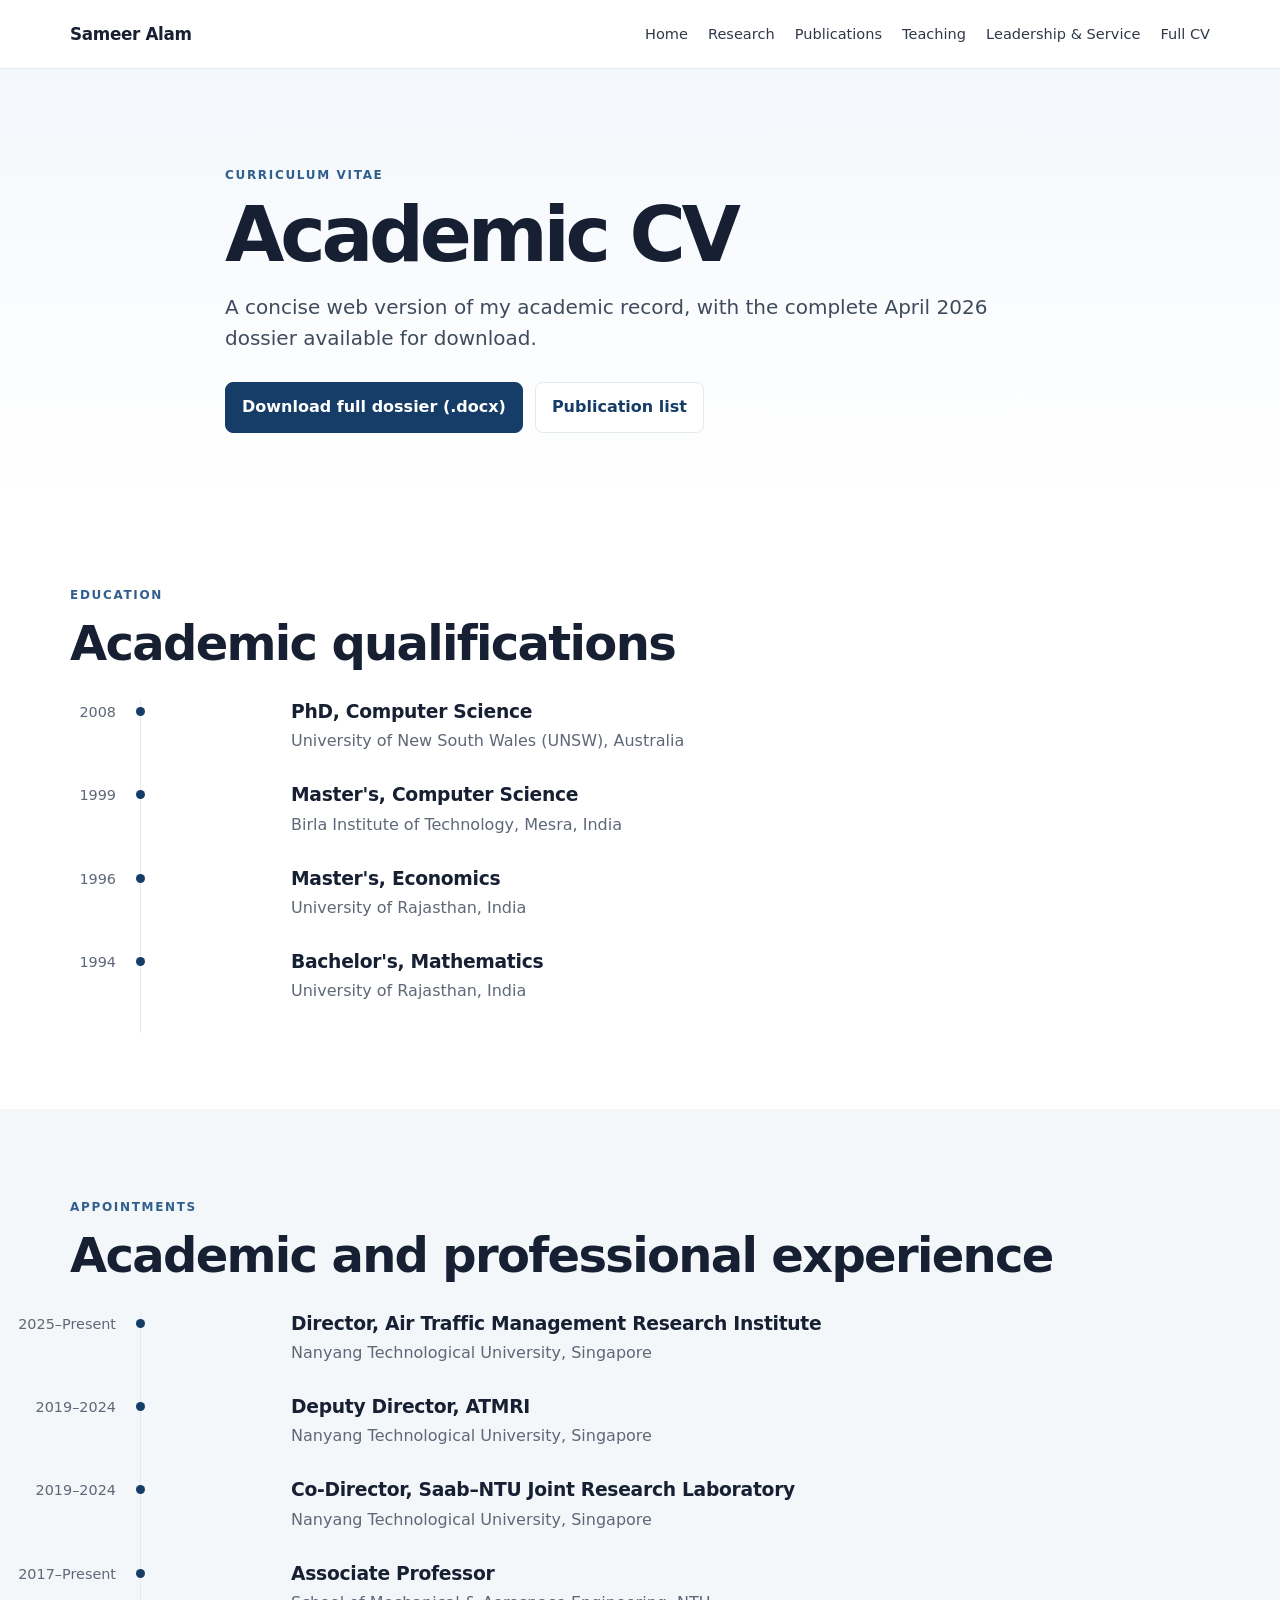
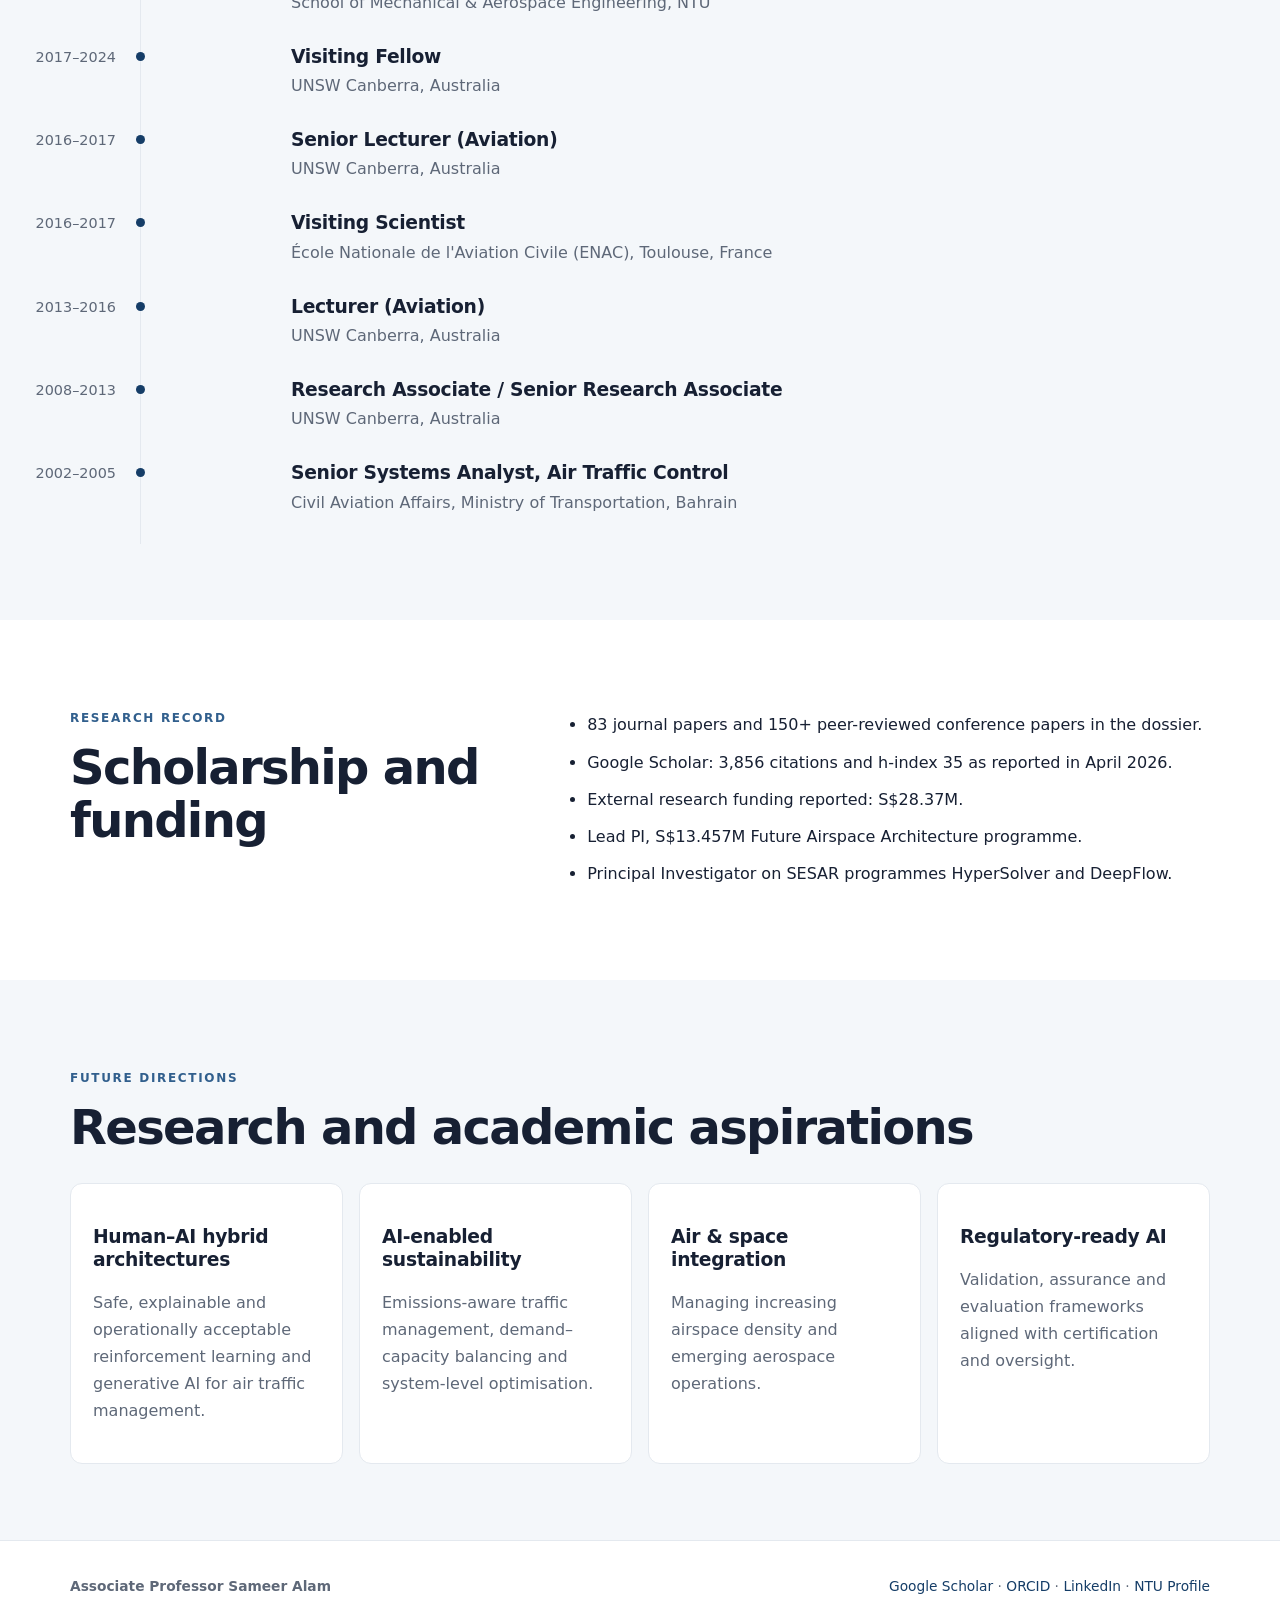
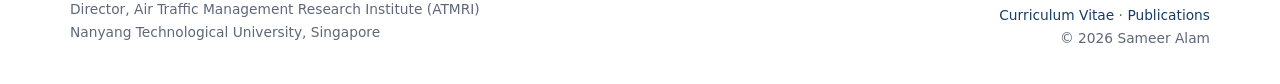
==== cv.html @ 2387a061 "Add files via upload" ====
<!doctype html>
<html lang="en">
<head>
<meta charset="utf-8">
<meta name="viewport" content="width=device-width,initial-scale=1">
<meta name="description" content="Curriculum vitae of Associate Professor Sameer Alam.">
<title>Full CV | Sameer Alam</title>
<link rel="stylesheet" href="styles.css">
</head>
<body>

<header class="site-header">
  <div class="container nav-wrap">
    <a class="brand" href="index.html">Sameer Alam</a>
    <button class="menu-button" aria-label="Toggle navigation" onclick="document.body.classList.toggle('menu-open')">☰</button>
    <nav>
      <a href="index.html">Home</a>
      <a href="research.html">Research</a>
      <a href="publications.html">Publications</a>
      <a href="teaching.html">Teaching</a>
      <a href="leadership.html">Leadership & Service</a>
      <a href="cv.html">Full CV</a>
    </nav>
  </div>
</header>

<main>
<section class="page-hero"><div class="container narrow"><p class="eyebrow">Curriculum Vitae</p><h1>Academic CV</h1><p class="lead">A concise web version of my academic record, with the complete April 2026 dossier available for download.</p>
<div class="actions"><a class="button primary" href="Sameer_Alam_Full_Academic_Dossier_April_2026.docx">Download full dossier (.docx)</a><a class="button" href="publications.html">Publication list</a></div>
</div></section>

<section class="section"><div class="container">
<p class="section-label">Education</p><h2>Academic qualifications</h2>
<div class="timeline">
<div class="timeline-item"><span>2008</span><h3>PhD, Computer Science</h3><p>University of New South Wales (UNSW), Australia</p></div>
<div class="timeline-item"><span>1999</span><h3>Master's, Computer Science</h3><p>Birla Institute of Technology, Mesra, India</p></div>
<div class="timeline-item"><span>1996</span><h3>Master's, Economics</h3><p>University of Rajasthan, India</p></div>
<div class="timeline-item"><span>1994</span><h3>Bachelor's, Mathematics</h3><p>University of Rajasthan, India</p></div>
</div>
</div></section>

<section class="section alt"><div class="container">
<p class="section-label">Appointments</p><h2>Academic and professional experience</h2>
<div class="timeline">
<div class="timeline-item"><span>2025–Present</span><h3>Director, Air Traffic Management Research Institute</h3><p>Nanyang Technological University, Singapore</p></div>
<div class="timeline-item"><span>2019–2024</span><h3>Deputy Director, ATMRI</h3><p>Nanyang Technological University, Singapore</p></div>
<div class="timeline-item"><span>2019–2024</span><h3>Co-Director, Saab–NTU Joint Research Laboratory</h3><p>Nanyang Technological University, Singapore</p></div>
<div class="timeline-item"><span>2017–Present</span><h3>Associate Professor</h3><p>School of Mechanical & Aerospace Engineering, NTU</p></div>
<div class="timeline-item"><span>2017–2024</span><h3>Visiting Fellow</h3><p>UNSW Canberra, Australia</p></div>
<div class="timeline-item"><span>2016–2017</span><h3>Senior Lecturer (Aviation)</h3><p>UNSW Canberra, Australia</p></div>
<div class="timeline-item"><span>2016–2017</span><h3>Visiting Scientist</h3><p>École Nationale de l'Aviation Civile (ENAC), Toulouse, France</p></div>
<div class="timeline-item"><span>2013–2016</span><h3>Lecturer (Aviation)</h3><p>UNSW Canberra, Australia</p></div>
<div class="timeline-item"><span>2008–2013</span><h3>Research Associate / Senior Research Associate</h3><p>UNSW Canberra, Australia</p></div>
<div class="timeline-item"><span>2002–2005</span><h3>Senior Systems Analyst, Air Traffic Control</h3><p>Civil Aviation Affairs, Ministry of Transportation, Bahrain</p></div>
</div>
</div></section>

<section class="section"><div class="container split">
<div><p class="section-label">Research record</p><h2>Scholarship and funding</h2></div>
<div><ul class="clean-list">
<li>83 journal papers and 150+ peer-reviewed conference papers in the dossier.</li>
<li>Google Scholar: 3,856 citations and h-index 35 as reported in April 2026.</li>
<li>External research funding reported: S$28.37M.</li>
<li>Lead PI, S$13.457M Future Airspace Architecture programme.</li>
<li>Principal Investigator on SESAR programmes HyperSolver and DeepFlow.</li>
</ul></div>
</div></section>

<section class="section alt"><div class="container">
<p class="section-label">Future directions</p><h2>Research and academic aspirations</h2>
<div class="cards">
<article class="card"><h3>Human–AI hybrid architectures</h3><p>Safe, explainable and operationally acceptable reinforcement learning and generative AI for air traffic management.</p></article>
<article class="card"><h3>AI-enabled sustainability</h3><p>Emissions-aware traffic management, demand–capacity balancing and system-level optimisation.</p></article>
<article class="card"><h3>Air & space integration</h3><p>Managing increasing airspace density and emerging aerospace operations.</p></article>
<article class="card"><h3>Regulatory-ready AI</h3><p>Validation, assurance and evaluation frameworks aligned with certification and oversight.</p></article>
</div>
</div></section>
</main>

<footer>
  <div class="container footer-grid">
    <div>
      <strong>Associate Professor Sameer Alam</strong><br>
      Director, Air Traffic Management Research Institute (ATMRI)<br>
      Nanyang Technological University, Singapore
    </div>
    <div class="footer-right"><div class="footer-social">
<a href="https://scholar.google.com/citations?user=5W6FyV0AAAAJ&hl=en" target="_blank" rel="noopener">Google Scholar</a> · 
<a href="https://orcid.org/0000-0002-7379-8223" target="_blank" rel="noopener">ORCID</a> · 
<a href="https://sg.linkedin.com/in/dr-sameer-alam-151388a1" target="_blank" rel="noopener">LinkedIn</a> · 
<a href="https://www.ntu.edu.sg/atmri/about-us/our-people" target="_blank" rel="noopener">NTU Profile</a>
</div>
      <a href="cv.html">Curriculum Vitae</a> · <a href="publications.html">Publications</a>
      <br><span>© <span id="year"></span> Sameer Alam</span>
    </div>
  </div>
</footer>
<script>document.getElementById("year").textContent = new Date().getFullYear();</script>
</body></html>
---- styles.css ----
:root{
 --ink:#172033;--muted:#5e6878;--blue:#153d67;--blue2:#315f8d;
 --line:#e4e9ef;--soft:#f4f7fa;--white:#fff;--max:1140px;
}
*{box-sizing:border-box}
html{scroll-behavior:smooth}
body{margin:0;font-family:Inter,ui-sans-serif,system-ui,-apple-system,BlinkMacSystemFont,"Segoe UI",sans-serif;color:var(--ink);background:white;line-height:1.68}
a{color:var(--blue);text-decoration:none}
a:hover{text-decoration:underline}
.container{width:min(calc(100% - 40px),var(--max));margin:auto}.narrow{max-width:830px}
.site-header{position:sticky;top:0;z-index:20;border-bottom:1px solid var(--line);background:rgba(255,255,255,.96);backdrop-filter:blur(12px)}
.nav-wrap{min-height:68px;display:flex;align-items:center;justify-content:space-between;gap:24px}
.brand{font-weight:800;color:var(--ink);letter-spacing:-.02em;font-size:1.05rem}
nav{display:flex;gap:20px;align-items:center}nav a{font-size:.91rem;color:#303949}.menu-button{display:none;border:0;background:none;font-size:1.4rem}
.hero{padding:94px 0 78px;background:linear-gradient(180deg,#f4f8fc 0,#fff 100%)}
.hero-grid{display:grid;grid-template-columns:1.6fr .7fr;gap:64px;align-items:center}
.eyebrow,.section-label{text-transform:uppercase;letter-spacing:.14em;font-size:.75rem;font-weight:800;color:var(--blue2)}
h1{font-size:clamp(3rem,7vw,5.7rem);line-height:.98;letter-spacing:-.055em;margin:.1em 0 .24em}
.page-hero h1{font-size:clamp(2.9rem,6vw,5rem)}
h2{font-size:clamp(1.8rem,4vw,3rem);letter-spacing:-.035em;line-height:1.12;margin:.16em 0 .6em}
h3{letter-spacing:-.015em;line-height:1.25}
.lead{font-size:1.25rem;line-height:1.55;color:#3f4b5d;max-width:850px}
.hero-copy{font-size:1.06rem;color:var(--muted);max-width:780px}
.profile-card{background:#fff;border:1px solid var(--line);border-radius:18px;padding:16px;box-shadow:0 22px 50px rgba(28,46,68,.08)}
.portrait{height:320px;border-radius:12px;overflow:hidden;background:linear-gradient(145deg,#e8eef4,#f7f9fb);display:grid;place-items:center;text-align:center;color:#8b96a5;font-weight:700;letter-spacing:.04em}.portrait img{width:100%;height:100%;object-fit:cover;object-position:center top;display:block}
.quick{margin:18px 4px 4px}.quick div{padding:10px 0;border-bottom:1px solid var(--line)}.quick div:last-child{border:0}.quick dt{font-size:.75rem;text-transform:uppercase;letter-spacing:.09em;color:var(--muted)}.quick dd{margin:2px 0 0;font-weight:650}
.actions{display:flex;gap:12px;flex-wrap:wrap;margin-top:28px}.button{display:inline-block;padding:11px 16px;border:1px solid var(--line);border-radius:8px;font-weight:700;background:white}.button:hover{text-decoration:none;transform:translateY(-1px)}.primary{background:var(--blue);border-color:var(--blue);color:white}
.section{padding:76px 0}.alt{background:var(--soft)}.page-hero{padding:84px 0 64px;background:linear-gradient(180deg,#f4f8fc,#fff)}
.metrics{display:grid;grid-template-columns:repeat(4,1fr);border-top:1px solid var(--line);border-bottom:1px solid var(--line)}
.metrics>div{padding:26px 20px;border-right:1px solid var(--line)}.metrics>div:last-child{border:0}.metric{display:block;font-size:2.2rem;font-weight:800;letter-spacing:-.04em}.metrics span:last-child{color:var(--muted);font-size:.9rem}.fineprint{color:var(--muted);font-size:.8rem}
.cards{display:grid;grid-template-columns:repeat(4,1fr);gap:16px}.card{background:#fff;border:1px solid var(--line);border-radius:12px;padding:22px}.alt .card{box-shadow:none}.card p{color:var(--muted)}.tag{font-size:.72rem;text-transform:uppercase;letter-spacing:.09em;color:var(--blue2);font-weight:800}.amount{font-weight:750;color:var(--ink)!important}
.split{display:grid;grid-template-columns:.8fr 1.2fr;gap:70px;align-items:start}.text-link{font-weight:750}.topic{max-width:900px;padding:32px 0;border-bottom:1px solid var(--line)}.topic:last-child{border:0}
.timeline{max-width:900px}.timeline-item{position:relative;padding:0 0 28px 150px;border-left:1px solid var(--line);margin-left:70px}.timeline-item:before{content:"";position:absolute;left:-5px;top:7px;width:9px;height:9px;border-radius:50%;background:var(--blue)}.timeline-item span{position:absolute;left:-145px;top:0;width:120px;text-align:right;color:var(--muted);font-size:.9rem}.timeline-item h3{margin:0 0 5px}.timeline-item p{margin:0;color:var(--muted)}
.clean-list{padding-left:1.2em}.clean-list li{margin-bottom:.65em}
.publication-stats{display:flex;gap:12px;flex-wrap:wrap;margin-bottom:40px}.publication-stats span{background:var(--soft);padding:8px 12px;border-radius:999px;font-size:.85rem;font-weight:750}
.pub-list{padding-left:1.3rem;max-width:1000px}.pub-list li{padding:0 0 14px 5px;border-bottom:1px solid #eef1f5;margin-bottom:14px;font-size:.92rem}.spacer{margin-top:52px}
details{border-top:1px solid var(--line);padding-top:18px}summary{cursor:pointer;font-weight:750;margin-bottom:24px}
footer{border-top:1px solid var(--line);padding:34px 0;color:var(--muted);font-size:.86rem}.footer-grid{display:flex;justify-content:space-between;gap:30px}.footer-right{text-align:right}
@media(max-width:900px){.hero-grid,.split{grid-template-columns:1fr}.cards{grid-template-columns:repeat(2,1fr)}.metrics{grid-template-columns:repeat(2,1fr)}.metrics>div{border-bottom:1px solid var(--line)}nav{display:none}.menu-button{display:block}.menu-open nav{display:flex;position:absolute;top:68px;left:0;right:0;background:#fff;padding:18px 20px;border-bottom:1px solid var(--line);flex-direction:column;align-items:flex-start}.hero{padding-top:58px}.profile-card{max-width:480px}}
@media(max-width:600px){.cards,.metrics{grid-template-columns:1fr}.metrics>div{border-right:0}.timeline-item{padding-left:28px;margin-left:0}.timeline-item span{position:static;display:block;width:auto;text-align:left;margin-bottom:4px}.footer-grid{display:block}.footer-right{text-align:left;margin-top:18px}}

.portrait-photo{
  width:100%;
  height:330px;
  object-fit:cover;
  object-position:center 34%;
  border-radius:12px;
  display:block;
}
.profile-links{
  display:flex;
  flex-wrap:wrap;
  gap:10px 16px;
  margin-top:18px;
  font-size:.92rem;
  font-weight:700;
}
.profile-links a{
  border-bottom:1px solid #c7d2df;
  padding-bottom:2px;
}
.footer-social{margin-bottom:6px}
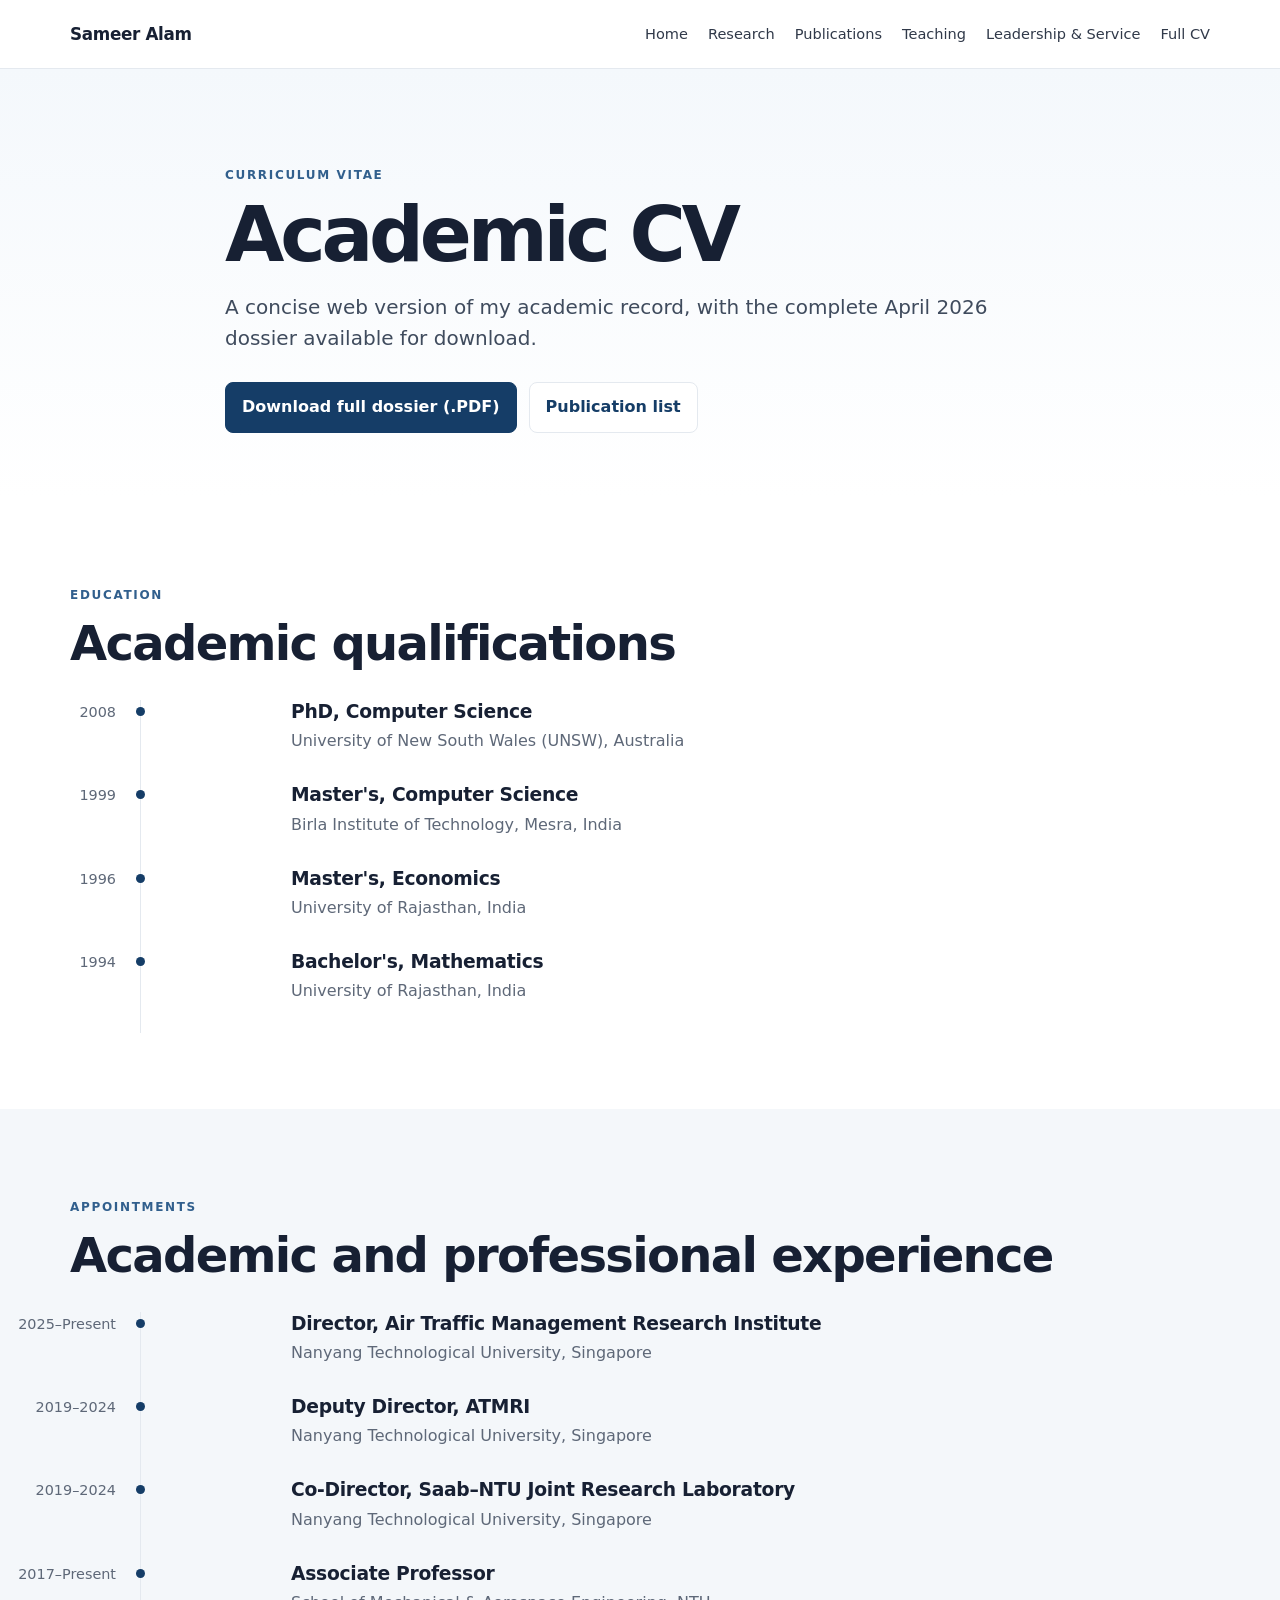
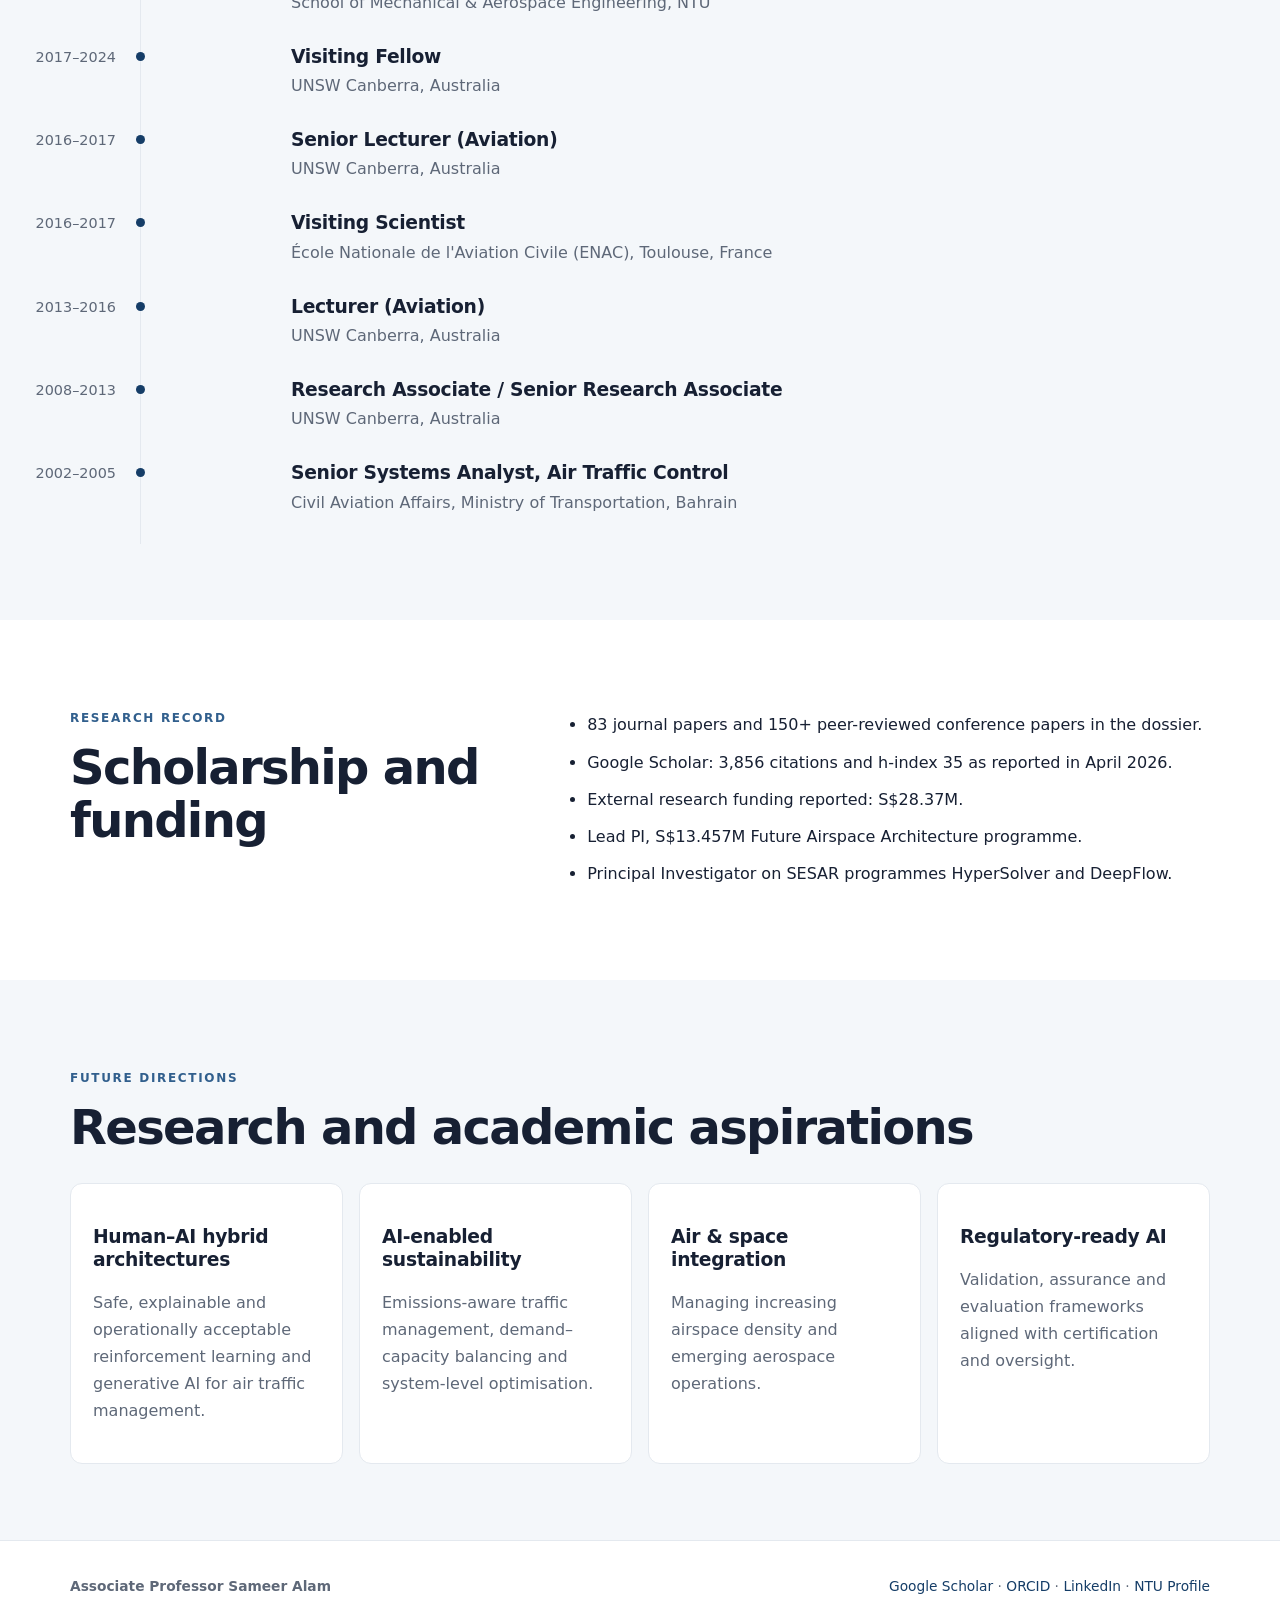
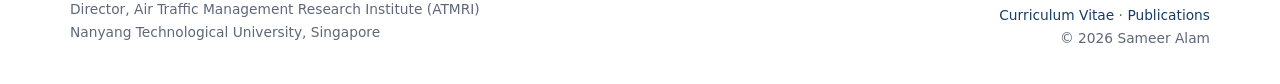
==== commit 782eb4c6: "Update download link for CV to PDF format" ====
--- a/cv.html
+++ b/cv.html
@@ -26,7 +26,7 @@
 
 <main>
 <section class="page-hero"><div class="container narrow"><p class="eyebrow">Curriculum Vitae</p><h1>Academic CV</h1><p class="lead">A concise web version of my academic record, with the complete April 2026 dossier available for download.</p>
-<div class="actions"><a class="button primary" href="Sameer_Alam_Full_Academic_Dossier_April_2026.docx">Download full dossier (.docx)</a><a class="button" href="publications.html">Publication list</a></div>
+<div class="actions"><a class="button primary" href="Sameer_Alam_CV.pdf">Download full dossier (.PDF)</a><a class="button" href="publications.html">Publication list</a></div>
 </div></section>
 
 <section class="section"><div class="container">
@@ -96,4 +96,4 @@
   </div>
 </footer>
 <script>document.getElementById("year").textContent = new Date().getFullYear();</script>
-</body></html>+</body></html>
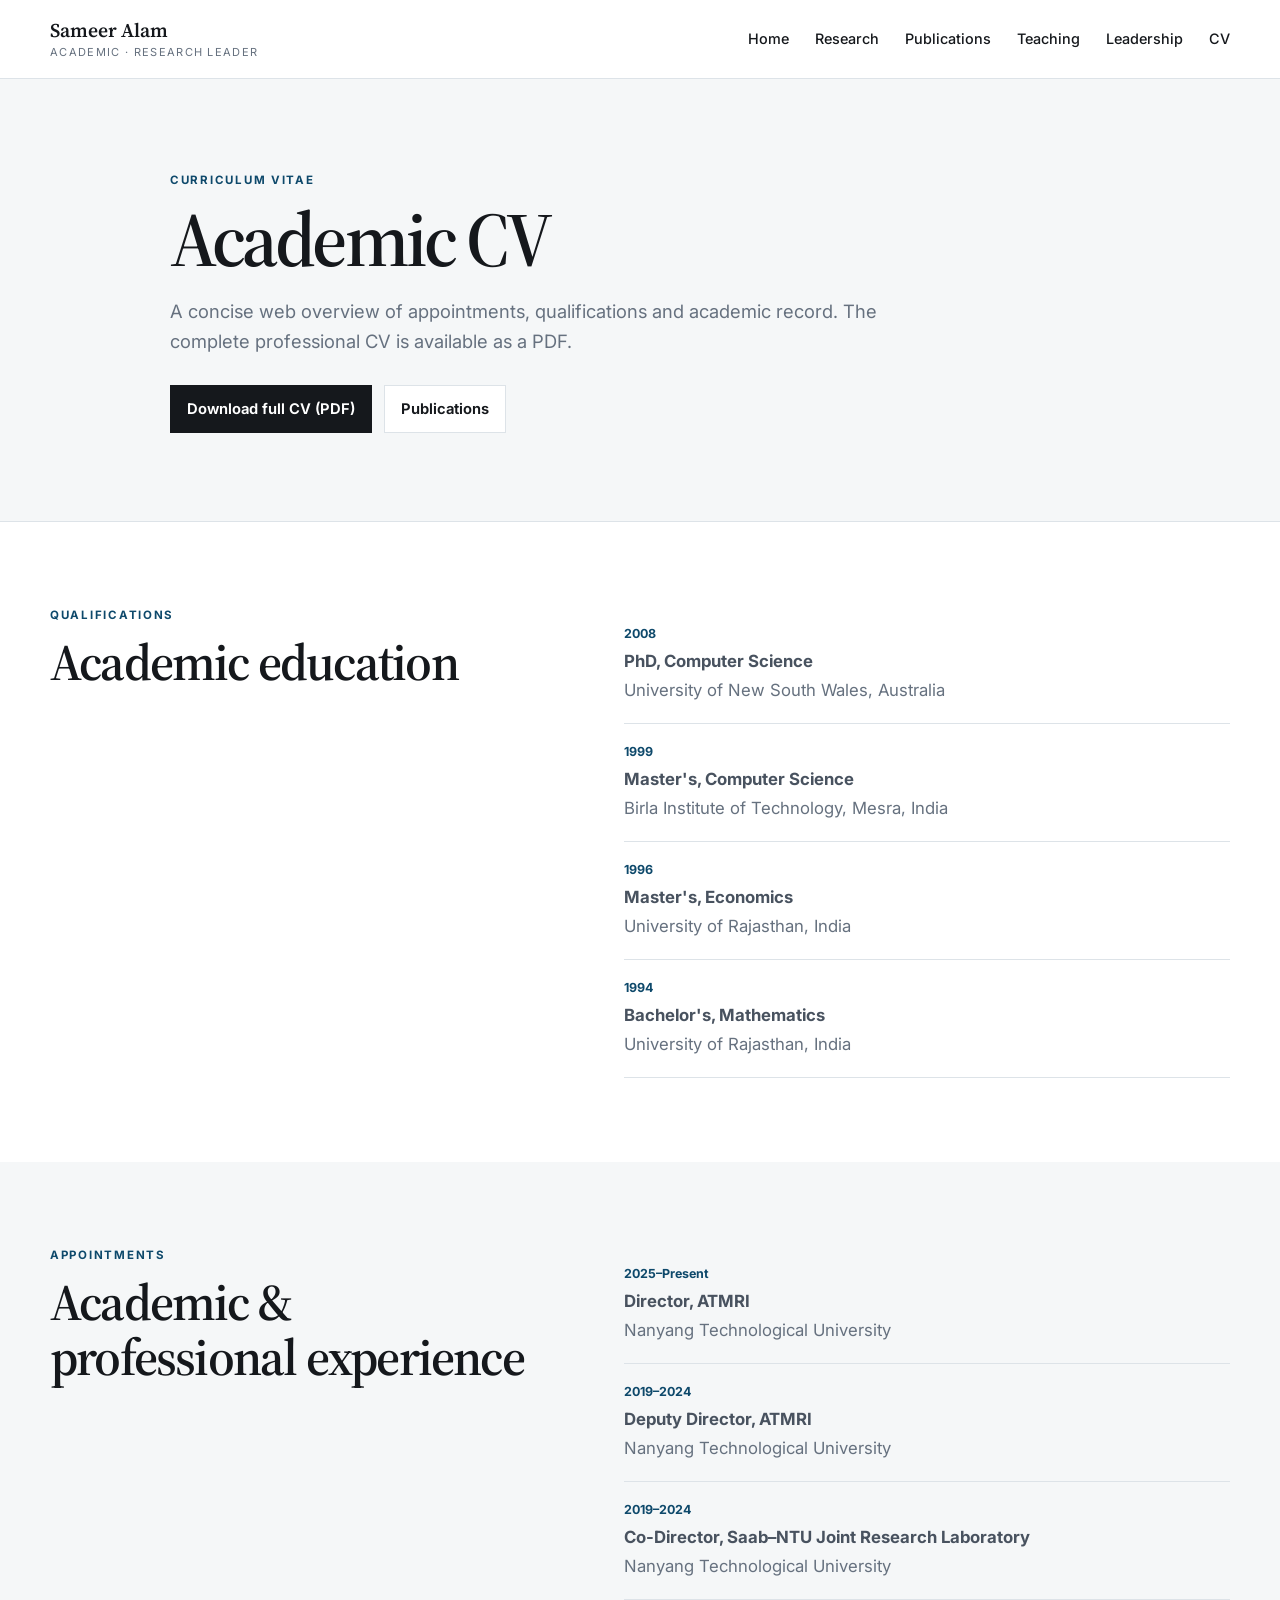
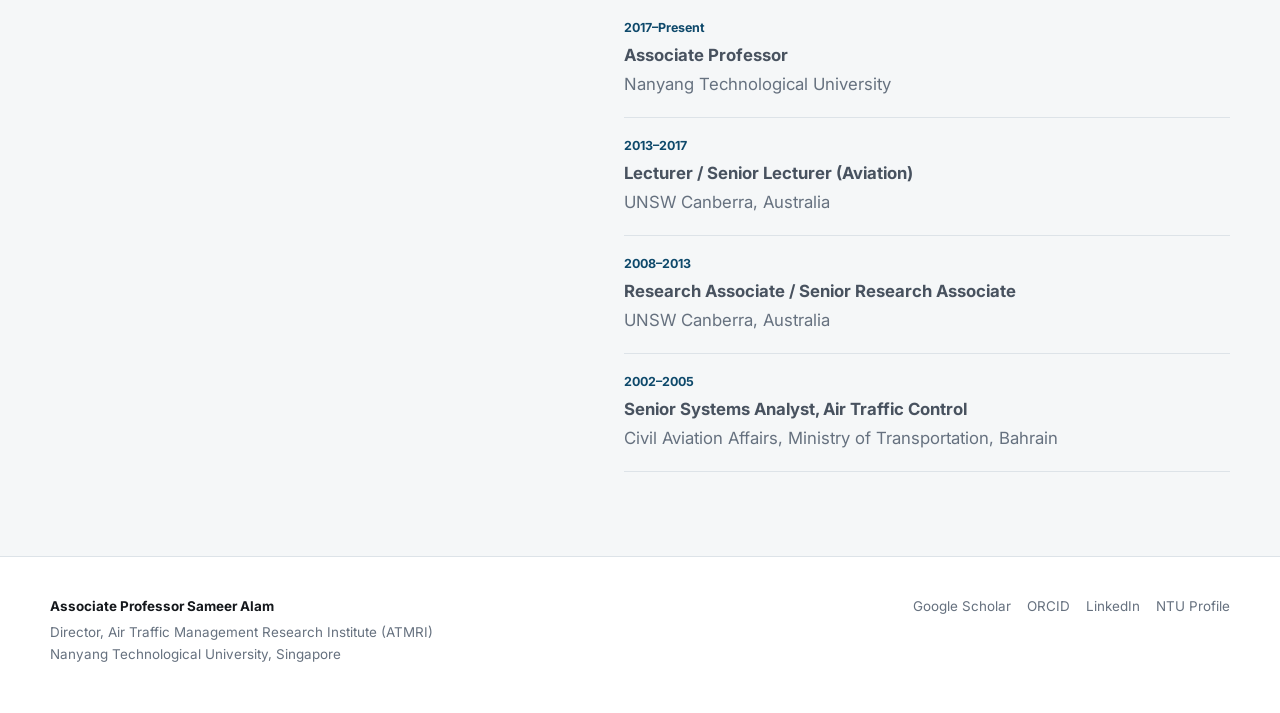
==== commit fb81ffd6: "Add files via upload" ====
--- a/cv.html
+++ b/cv.html
@@ -2,98 +2,89 @@
 <html lang="en">
 <head>
 <meta charset="utf-8">
-<meta name="viewport" content="width=device-width,initial-scale=1">
+<meta name="viewport" content="width=device-width, initial-scale=1">
 <meta name="description" content="Curriculum vitae of Associate Professor Sameer Alam.">
-<title>Full CV | Sameer Alam</title>
+<title>Curriculum Vitae | Sameer Alam</title>
+<link rel="preconnect" href="https://fonts.googleapis.com">
+<link rel="preconnect" href="https://fonts.gstatic.com" crossorigin>
+<link href="https://fonts.googleapis.com/css2?family=Inter:wght@400;500;600;700&family=Source+Serif+4:opsz,wght@8..60,500;8..60,600&display=swap" rel="stylesheet">
 <link rel="stylesheet" href="styles.css">
 </head>
 <body>
 
 <header class="site-header">
-  <div class="container nav-wrap">
-    <a class="brand" href="index.html">Sameer Alam</a>
-    <button class="menu-button" aria-label="Toggle navigation" onclick="document.body.classList.toggle('menu-open')">☰</button>
-    <nav>
+  <div class="shell nav-row">
+    <a class="wordmark" href="index.html">
+      <span class="wordmark-name">Sameer Alam</span>
+      <span class="wordmark-role">Academic · Research Leader</span>
+    </a>
+    <button class="nav-toggle" aria-label="Toggle menu" onclick="document.body.classList.toggle('nav-open')">Menu</button>
+    <nav class="main-nav">
       <a href="index.html">Home</a>
       <a href="research.html">Research</a>
       <a href="publications.html">Publications</a>
       <a href="teaching.html">Teaching</a>
-      <a href="leadership.html">Leadership & Service</a>
-      <a href="cv.html">Full CV</a>
+      <a href="leadership.html">Leadership</a>
+      <a href="cv.html">CV</a>
     </nav>
   </div>
 </header>
 
 <main>
-<section class="page-hero"><div class="container narrow"><p class="eyebrow">Curriculum Vitae</p><h1>Academic CV</h1><p class="lead">A concise web version of my academic record, with the complete April 2026 dossier available for download.</p>
-<div class="actions"><a class="button primary" href="Sameer_Alam_CV.pdf">Download full dossier (.PDF)</a><a class="button" href="publications.html">Publication list</a></div>
-</div></section>
+<section class="page-hero">
+  <div class="shell page-hero-inner">
+    <div class="kicker">Curriculum Vitae</div>
+    <h1>Academic CV</h1>
+    <p>A concise web overview of appointments, qualifications and academic record. The complete professional CV is available as a PDF.</p>
+    <div class="hero-actions">
+      <a class="btn btn-dark" href="Sameer_Alam_CV.pdf" target="_blank">Download full CV (PDF)</a>
+      <a class="btn btn-light" href="publications.html">Publications</a>
+    </div>
+  </div>
+</section>
 
-<section class="section"><div class="container">
-<p class="section-label">Education</p><h2>Academic qualifications</h2>
-<div class="timeline">
-<div class="timeline-item"><span>2008</span><h3>PhD, Computer Science</h3><p>University of New South Wales (UNSW), Australia</p></div>
-<div class="timeline-item"><span>1999</span><h3>Master's, Computer Science</h3><p>Birla Institute of Technology, Mesra, India</p></div>
-<div class="timeline-item"><span>1996</span><h3>Master's, Economics</h3><p>University of Rajasthan, India</p></div>
-<div class="timeline-item"><span>1994</span><h3>Bachelor's, Mathematics</h3><p>University of Rajasthan, India</p></div>
-</div>
-</div></section>
+<section class="section">
+  <div class="shell two-col">
+    <div><div class="eyebrow">Qualifications</div><h2>Academic education</h2></div>
+    <div class="cv-list">
+      <div><span>2008</span><strong>PhD, Computer Science</strong><p>University of New South Wales, Australia</p></div>
+      <div><span>1999</span><strong>Master's, Computer Science</strong><p>Birla Institute of Technology, Mesra, India</p></div>
+      <div><span>1996</span><strong>Master's, Economics</strong><p>University of Rajasthan, India</p></div>
+      <div><span>1994</span><strong>Bachelor's, Mathematics</strong><p>University of Rajasthan, India</p></div>
+    </div>
+  </div>
+</section>
 
-<section class="section alt"><div class="container">
-<p class="section-label">Appointments</p><h2>Academic and professional experience</h2>
-<div class="timeline">
-<div class="timeline-item"><span>2025–Present</span><h3>Director, Air Traffic Management Research Institute</h3><p>Nanyang Technological University, Singapore</p></div>
-<div class="timeline-item"><span>2019–2024</span><h3>Deputy Director, ATMRI</h3><p>Nanyang Technological University, Singapore</p></div>
-<div class="timeline-item"><span>2019–2024</span><h3>Co-Director, Saab–NTU Joint Research Laboratory</h3><p>Nanyang Technological University, Singapore</p></div>
-<div class="timeline-item"><span>2017–Present</span><h3>Associate Professor</h3><p>School of Mechanical & Aerospace Engineering, NTU</p></div>
-<div class="timeline-item"><span>2017–2024</span><h3>Visiting Fellow</h3><p>UNSW Canberra, Australia</p></div>
-<div class="timeline-item"><span>2016–2017</span><h3>Senior Lecturer (Aviation)</h3><p>UNSW Canberra, Australia</p></div>
-<div class="timeline-item"><span>2016–2017</span><h3>Visiting Scientist</h3><p>École Nationale de l'Aviation Civile (ENAC), Toulouse, France</p></div>
-<div class="timeline-item"><span>2013–2016</span><h3>Lecturer (Aviation)</h3><p>UNSW Canberra, Australia</p></div>
-<div class="timeline-item"><span>2008–2013</span><h3>Research Associate / Senior Research Associate</h3><p>UNSW Canberra, Australia</p></div>
-<div class="timeline-item"><span>2002–2005</span><h3>Senior Systems Analyst, Air Traffic Control</h3><p>Civil Aviation Affairs, Ministry of Transportation, Bahrain</p></div>
-</div>
-</div></section>
-
-<section class="section"><div class="container split">
-<div><p class="section-label">Research record</p><h2>Scholarship and funding</h2></div>
-<div><ul class="clean-list">
-<li>83 journal papers and 150+ peer-reviewed conference papers in the dossier.</li>
-<li>Google Scholar: 3,856 citations and h-index 35 as reported in April 2026.</li>
-<li>External research funding reported: S$28.37M.</li>
-<li>Lead PI, S$13.457M Future Airspace Architecture programme.</li>
-<li>Principal Investigator on SESAR programmes HyperSolver and DeepFlow.</li>
-</ul></div>
-</div></section>
-
-<section class="section alt"><div class="container">
-<p class="section-label">Future directions</p><h2>Research and academic aspirations</h2>
-<div class="cards">
-<article class="card"><h3>Human–AI hybrid architectures</h3><p>Safe, explainable and operationally acceptable reinforcement learning and generative AI for air traffic management.</p></article>
-<article class="card"><h3>AI-enabled sustainability</h3><p>Emissions-aware traffic management, demand–capacity balancing and system-level optimisation.</p></article>
-<article class="card"><h3>Air & space integration</h3><p>Managing increasing airspace density and emerging aerospace operations.</p></article>
-<article class="card"><h3>Regulatory-ready AI</h3><p>Validation, assurance and evaluation frameworks aligned with certification and oversight.</p></article>
-</div>
-</div></section>
+<section class="section section-soft">
+  <div class="shell two-col">
+    <div><div class="eyebrow">Appointments</div><h2>Academic & professional experience</h2></div>
+    <div class="cv-list">
+      <div><span>2025–Present</span><strong>Director, ATMRI</strong><p>Nanyang Technological University</p></div>
+      <div><span>2019–2024</span><strong>Deputy Director, ATMRI</strong><p>Nanyang Technological University</p></div>
+      <div><span>2019–2024</span><strong>Co-Director, Saab–NTU Joint Research Laboratory</strong><p>Nanyang Technological University</p></div>
+      <div><span>2017–Present</span><strong>Associate Professor</strong><p>Nanyang Technological University</p></div>
+      <div><span>2013–2017</span><strong>Lecturer / Senior Lecturer (Aviation)</strong><p>UNSW Canberra, Australia</p></div>
+      <div><span>2008–2013</span><strong>Research Associate / Senior Research Associate</strong><p>UNSW Canberra, Australia</p></div>
+      <div><span>2002–2005</span><strong>Senior Systems Analyst, Air Traffic Control</strong><p>Civil Aviation Affairs, Ministry of Transportation, Bahrain</p></div>
+    </div>
+  </div>
+</section>
 </main>
 
-<footer>
-  <div class="container footer-grid">
+<footer class="site-footer">
+  <div class="shell footer-grid">
     <div>
-      <strong>Associate Professor Sameer Alam</strong><br>
-      Director, Air Traffic Management Research Institute (ATMRI)<br>
-      Nanyang Technological University, Singapore
+      <div class="footer-name">Associate Professor Sameer Alam</div>
+      <div>Director, Air Traffic Management Research Institute (ATMRI)</div>
+      <div>Nanyang Technological University, Singapore</div>
     </div>
-    <div class="footer-right"><div class="footer-social">
-<a href="https://scholar.google.com/citations?user=5W6FyV0AAAAJ&hl=en" target="_blank" rel="noopener">Google Scholar</a> · 
-<a href="https://orcid.org/0000-0002-7379-8223" target="_blank" rel="noopener">ORCID</a> · 
-<a href="https://sg.linkedin.com/in/dr-sameer-alam-151388a1" target="_blank" rel="noopener">LinkedIn</a> · 
-<a href="https://www.ntu.edu.sg/atmri/about-us/our-people" target="_blank" rel="noopener">NTU Profile</a>
-</div>
-      <a href="cv.html">Curriculum Vitae</a> · <a href="publications.html">Publications</a>
-      <br><span>© <span id="year"></span> Sameer Alam</span>
+    <div class="footer-links">
+      <a href="https://scholar.google.com/citations?user=5W6FyV0AAAAJ&hl=en" target="_blank" rel="noopener">Google Scholar</a>
+      <a href="https://orcid.org/0000-0002-7379-8223" target="_blank" rel="noopener">ORCID</a>
+      <a href="https://sg.linkedin.com/in/dr-sameer-alam-151388a1" target="_blank" rel="noopener">LinkedIn</a>
+      <a href="https://www.ntu.edu.sg/atmri/about-us/our-people" target="_blank" rel="noopener">NTU Profile</a>
     </div>
   </div>
 </footer>
-<script>document.getElementById("year").textContent = new Date().getFullYear();</script>
-</body></html>
+</body>
+</html>
--- a/styles.css
+++ b/styles.css
@@ -1,63 +1,107 @@
 
 :root{
- --ink:#172033;--muted:#5e6878;--blue:#153d67;--blue2:#315f8d;
- --line:#e4e9ef;--soft:#f4f7fa;--white:#fff;--max:1140px;
+  --ink:#15181c;
+  --muted:#66717f;
+  --line:#dde3e8;
+  --paper:#ffffff;
+  --soft:#f5f7f8;
+  --accent:#0e496b;
+  --accent-soft:#eaf2f6;
+  --warm:#f4f1eb;
+  --max:1180px;
 }
 *{box-sizing:border-box}
 html{scroll-behavior:smooth}
-body{margin:0;font-family:Inter,ui-sans-serif,system-ui,-apple-system,BlinkMacSystemFont,"Segoe UI",sans-serif;color:var(--ink);background:white;line-height:1.68}
-a{color:var(--blue);text-decoration:none}
+body{margin:0;background:var(--paper);color:var(--ink);font-family:Inter,Arial,sans-serif;line-height:1.65}
+a{color:inherit;text-decoration:none}
 a:hover{text-decoration:underline}
-.container{width:min(calc(100% - 40px),var(--max));margin:auto}.narrow{max-width:830px}
-.site-header{position:sticky;top:0;z-index:20;border-bottom:1px solid var(--line);background:rgba(255,255,255,.96);backdrop-filter:blur(12px)}
-.nav-wrap{min-height:68px;display:flex;align-items:center;justify-content:space-between;gap:24px}
-.brand{font-weight:800;color:var(--ink);letter-spacing:-.02em;font-size:1.05rem}
-nav{display:flex;gap:20px;align-items:center}nav a{font-size:.91rem;color:#303949}.menu-button{display:none;border:0;background:none;font-size:1.4rem}
-.hero{padding:94px 0 78px;background:linear-gradient(180deg,#f4f8fc 0,#fff 100%)}
-.hero-grid{display:grid;grid-template-columns:1.6fr .7fr;gap:64px;align-items:center}
-.eyebrow,.section-label{text-transform:uppercase;letter-spacing:.14em;font-size:.75rem;font-weight:800;color:var(--blue2)}
-h1{font-size:clamp(3rem,7vw,5.7rem);line-height:.98;letter-spacing:-.055em;margin:.1em 0 .24em}
-.page-hero h1{font-size:clamp(2.9rem,6vw,5rem)}
-h2{font-size:clamp(1.8rem,4vw,3rem);letter-spacing:-.035em;line-height:1.12;margin:.16em 0 .6em}
-h3{letter-spacing:-.015em;line-height:1.25}
-.lead{font-size:1.25rem;line-height:1.55;color:#3f4b5d;max-width:850px}
-.hero-copy{font-size:1.06rem;color:var(--muted);max-width:780px}
-.profile-card{background:#fff;border:1px solid var(--line);border-radius:18px;padding:16px;box-shadow:0 22px 50px rgba(28,46,68,.08)}
-.portrait{height:320px;border-radius:12px;overflow:hidden;background:linear-gradient(145deg,#e8eef4,#f7f9fb);display:grid;place-items:center;text-align:center;color:#8b96a5;font-weight:700;letter-spacing:.04em}.portrait img{width:100%;height:100%;object-fit:cover;object-position:center top;display:block}
-.quick{margin:18px 4px 4px}.quick div{padding:10px 0;border-bottom:1px solid var(--line)}.quick div:last-child{border:0}.quick dt{font-size:.75rem;text-transform:uppercase;letter-spacing:.09em;color:var(--muted)}.quick dd{margin:2px 0 0;font-weight:650}
-.actions{display:flex;gap:12px;flex-wrap:wrap;margin-top:28px}.button{display:inline-block;padding:11px 16px;border:1px solid var(--line);border-radius:8px;font-weight:700;background:white}.button:hover{text-decoration:none;transform:translateY(-1px)}.primary{background:var(--blue);border-color:var(--blue);color:white}
-.section{padding:76px 0}.alt{background:var(--soft)}.page-hero{padding:84px 0 64px;background:linear-gradient(180deg,#f4f8fc,#fff)}
-.metrics{display:grid;grid-template-columns:repeat(4,1fr);border-top:1px solid var(--line);border-bottom:1px solid var(--line)}
-.metrics>div{padding:26px 20px;border-right:1px solid var(--line)}.metrics>div:last-child{border:0}.metric{display:block;font-size:2.2rem;font-weight:800;letter-spacing:-.04em}.metrics span:last-child{color:var(--muted);font-size:.9rem}.fineprint{color:var(--muted);font-size:.8rem}
-.cards{display:grid;grid-template-columns:repeat(4,1fr);gap:16px}.card{background:#fff;border:1px solid var(--line);border-radius:12px;padding:22px}.alt .card{box-shadow:none}.card p{color:var(--muted)}.tag{font-size:.72rem;text-transform:uppercase;letter-spacing:.09em;color:var(--blue2);font-weight:800}.amount{font-weight:750;color:var(--ink)!important}
-.split{display:grid;grid-template-columns:.8fr 1.2fr;gap:70px;align-items:start}.text-link{font-weight:750}.topic{max-width:900px;padding:32px 0;border-bottom:1px solid var(--line)}.topic:last-child{border:0}
-.timeline{max-width:900px}.timeline-item{position:relative;padding:0 0 28px 150px;border-left:1px solid var(--line);margin-left:70px}.timeline-item:before{content:"";position:absolute;left:-5px;top:7px;width:9px;height:9px;border-radius:50%;background:var(--blue)}.timeline-item span{position:absolute;left:-145px;top:0;width:120px;text-align:right;color:var(--muted);font-size:.9rem}.timeline-item h3{margin:0 0 5px}.timeline-item p{margin:0;color:var(--muted)}
-.clean-list{padding-left:1.2em}.clean-list li{margin-bottom:.65em}
-.publication-stats{display:flex;gap:12px;flex-wrap:wrap;margin-bottom:40px}.publication-stats span{background:var(--soft);padding:8px 12px;border-radius:999px;font-size:.85rem;font-weight:750}
-.pub-list{padding-left:1.3rem;max-width:1000px}.pub-list li{padding:0 0 14px 5px;border-bottom:1px solid #eef1f5;margin-bottom:14px;font-size:.92rem}.spacer{margin-top:52px}
-details{border-top:1px solid var(--line);padding-top:18px}summary{cursor:pointer;font-weight:750;margin-bottom:24px}
-footer{border-top:1px solid var(--line);padding:34px 0;color:var(--muted);font-size:.86rem}.footer-grid{display:flex;justify-content:space-between;gap:30px}.footer-right{text-align:right}
-@media(max-width:900px){.hero-grid,.split{grid-template-columns:1fr}.cards{grid-template-columns:repeat(2,1fr)}.metrics{grid-template-columns:repeat(2,1fr)}.metrics>div{border-bottom:1px solid var(--line)}nav{display:none}.menu-button{display:block}.menu-open nav{display:flex;position:absolute;top:68px;left:0;right:0;background:#fff;padding:18px 20px;border-bottom:1px solid var(--line);flex-direction:column;align-items:flex-start}.hero{padding-top:58px}.profile-card{max-width:480px}}
-@media(max-width:600px){.cards,.metrics{grid-template-columns:1fr}.metrics>div{border-right:0}.timeline-item{padding-left:28px;margin-left:0}.timeline-item span{position:static;display:block;width:auto;text-align:left;margin-bottom:4px}.footer-grid{display:block}.footer-right{text-align:left;margin-top:18px}}
-
-.portrait-photo{
-  width:100%;
-  height:330px;
-  object-fit:cover;
-  object-position:center 34%;
-  border-radius:12px;
-  display:block;
+.shell{width:min(calc(100% - 44px),var(--max));margin:auto}
+.site-header{position:sticky;top:0;z-index:50;background:rgba(255,255,255,.96);backdrop-filter:blur(14px);border-bottom:1px solid var(--line)}
+.nav-row{min-height:78px;display:flex;align-items:center;justify-content:space-between;gap:28px}
+.wordmark{display:flex;flex-direction:column;line-height:1.12}
+.wordmark-name{font-family:"Source Serif 4",serif;font-size:1.22rem;font-weight:600}
+.wordmark-role{font-size:.69rem;text-transform:uppercase;letter-spacing:.12em;color:var(--muted);margin-top:4px}
+.main-nav{display:flex;gap:26px;align-items:center}
+.main-nav a{font-size:.9rem;font-weight:500}
+.nav-toggle{display:none;border:0;background:none;font-weight:700}
+.hero{padding:72px 0 86px;background:linear-gradient(180deg,#fbfcfc 0,#fff 100%)}
+.hero-grid{display:grid;grid-template-columns:.76fr 1.25fr;gap:72px;align-items:center}
+.hero-photo-wrap{position:relative}
+.hero-photo-wrap:before{content:"";position:absolute;inset:-18px 18px 18px -18px;background:var(--accent-soft);z-index:0}
+.hero-photo{width:100%;max-height:600px;object-fit:cover;object-position:center 24%;display:block;position:relative;z-index:1;filter:saturate(.92)}
+.kicker,.eyebrow{font-size:.72rem;letter-spacing:.15em;text-transform:uppercase;font-weight:700;color:var(--accent)}
+h1,h2,h3{font-family:"Source Serif 4",Georgia,serif;font-weight:600}
+h1{font-size:clamp(3rem,6vw,5.8rem);line-height:.98;letter-spacing:-.045em;margin:.16em 0 .24em}
+h2{font-size:clamp(2rem,4vw,3.5rem);line-height:1.08;letter-spacing:-.035em;margin:.2em 0 .65em}
+h3{font-size:1.35rem;line-height:1.25}
+.hero-role{font-size:1.06rem;font-weight:600;color:#33404c;margin:0 0 20px}
+.hero-summary{font-size:1.13rem;color:var(--muted);max-width:760px}
+.hero-actions{display:flex;gap:12px;flex-wrap:wrap;margin:28px 0 20px}
+.btn{display:inline-block;padding:11px 16px;border:1px solid var(--line);font-weight:650;font-size:.92rem}
+.btn:hover{text-decoration:none;transform:translateY(-1px)}
+.btn-dark{background:var(--ink);color:#fff;border-color:var(--ink)}
+.btn-light{background:#fff}
+.profile-links{display:flex;gap:17px;flex-wrap:wrap;font-size:.84rem;color:var(--muted)}
+.stats-band{background:var(--ink);color:white;padding:34px 0 24px}
+.stats-grid{display:grid;grid-template-columns:repeat(4,1fr)}
+.stats-grid>div{padding:4px 28px;border-left:1px solid rgba(255,255,255,.18)}
+.stats-grid>div:first-child{border-left:0;padding-left:0}
+.stats-grid strong{display:block;font-family:"Source Serif 4",serif;font-size:2.25rem}
+.stats-grid span{display:block;color:#c8d0d7;font-size:.85rem}
+.stats-note{font-size:.72rem;color:#9fa9b3;margin-top:14px}
+.section{padding:84px 0}
+.section-soft{background:var(--soft)}
+.section-accent{background:var(--warm)}
+.intro-grid,.two-col{display:grid;grid-template-columns:.9fr 1.1fr;gap:78px;align-items:start}
+.intro-copy,.two-col>div:last-child{font-size:1.05rem;color:#48525f}
+.arrow-link{font-weight:650;color:var(--accent)}
+.feature-grid,.programme-grid,.course-grid,.service-grid{display:grid;grid-template-columns:repeat(4,1fr);gap:16px;margin-top:34px}
+.feature-card,.programme-grid article,.course-grid article,.service-grid article{background:white;border:1px solid var(--line);padding:25px;min-height:210px}
+.feature-card>span,.course-grid article>span,.programme-meta{font-size:.72rem;letter-spacing:.1em;text-transform:uppercase;color:var(--accent);font-weight:700}
+.feature-card p,.programme-grid p,.course-grid p,.service-grid p{color:var(--muted)}
+.quote-block{max-width:920px}
+blockquote{font-family:"Source Serif 4",serif;font-size:clamp(2rem,4vw,3.5rem);line-height:1.15;margin:16px 0 0;letter-spacing:-.03em}
+.page-hero{padding:92px 0 68px;background:var(--soft);border-bottom:1px solid var(--line)}
+.page-hero-inner{max-width:940px}
+.page-hero p{font-size:1.15rem;color:var(--muted);max-width:760px}
+.research-list article{display:grid;grid-template-columns:100px 1fr;gap:24px;padding:35px 0;border-bottom:1px solid var(--line)}
+.research-list article:last-child{border-bottom:0}
+.research-number{font-family:"Source Serif 4",serif;font-size:2.2rem;color:#9aa5ae}
+.research-list h2{margin-top:0}
+.timeline{max-width:900px}
+.timeline article{display:grid;grid-template-columns:150px 1fr;gap:26px;padding:26px 0;border-bottom:1px solid var(--line)}
+.timeline .year{font-size:.85rem;color:var(--accent);font-weight:700}
+.timeline h3{margin:0 0 6px}
+.timeline p{margin:0;color:var(--muted)}
+.cv-list>div{padding:18px 0;border-bottom:1px solid var(--line)}
+.cv-list span{display:block;font-size:.78rem;color:var(--accent);font-weight:700}
+.cv-list strong{display:block;margin-top:3px}
+.cv-list p{margin:2px 0 0;color:var(--muted)}
+.pub-list{max-width:1040px;padding-left:1.2rem}
+.pub-list li{padding:0 0 14px 4px;margin-bottom:14px;border-bottom:1px solid #edf0f2;font-size:.92rem}
+.publication-stats{display:flex;gap:12px;flex-wrap:wrap;margin-bottom:32px}
+.publication-stats span{background:var(--soft);padding:7px 11px;border-radius:100px;font-size:.82rem;font-weight:650}
+.site-footer{border-top:1px solid var(--line);padding:38px 0 48px;color:var(--muted);font-size:.84rem}
+.footer-grid{display:flex;justify-content:space-between;gap:36px}
+.footer-name{color:var(--ink);font-weight:700;margin-bottom:4px}
+.footer-links{display:flex;gap:16px;flex-wrap:wrap;justify-content:flex-end;align-content:flex-start}
+details{margin-top:20px}
+summary{cursor:pointer;font-weight:700}
+@media(max-width:900px){
+ .hero-grid,.intro-grid,.two-col{grid-template-columns:1fr}
+ .feature-grid,.programme-grid,.course-grid,.service-grid{grid-template-columns:repeat(2,1fr)}
+ .stats-grid{grid-template-columns:repeat(2,1fr);gap:20px}
+ .stats-grid>div{border-left:0;padding:0}
+ .main-nav{display:none}
+ .nav-toggle{display:block}
+ .nav-open .main-nav{display:flex;position:absolute;left:0;right:0;top:78px;background:#fff;border-bottom:1px solid var(--line);padding:20px 22px;flex-direction:column;align-items:flex-start}
+ .hero-photo{max-height:520px}
 }
-.profile-links{
-  display:flex;
-  flex-wrap:wrap;
-  gap:10px 16px;
-  margin-top:18px;
-  font-size:.92rem;
-  font-weight:700;
+@media(max-width:600px){
+ .feature-grid,.programme-grid,.course-grid,.service-grid,.stats-grid{grid-template-columns:1fr}
+ .hero{padding-top:44px}
+ .research-list article{grid-template-columns:1fr}
+ .research-number{font-size:1.4rem}
+ .footer-grid{display:block}
+ .footer-links{justify-content:flex-start;margin-top:18px}
 }
-.profile-links a{
-  border-bottom:1px solid #c7d2df;
-  padding-bottom:2px;
-}
-.footer-social{margin-bottom:6px}
